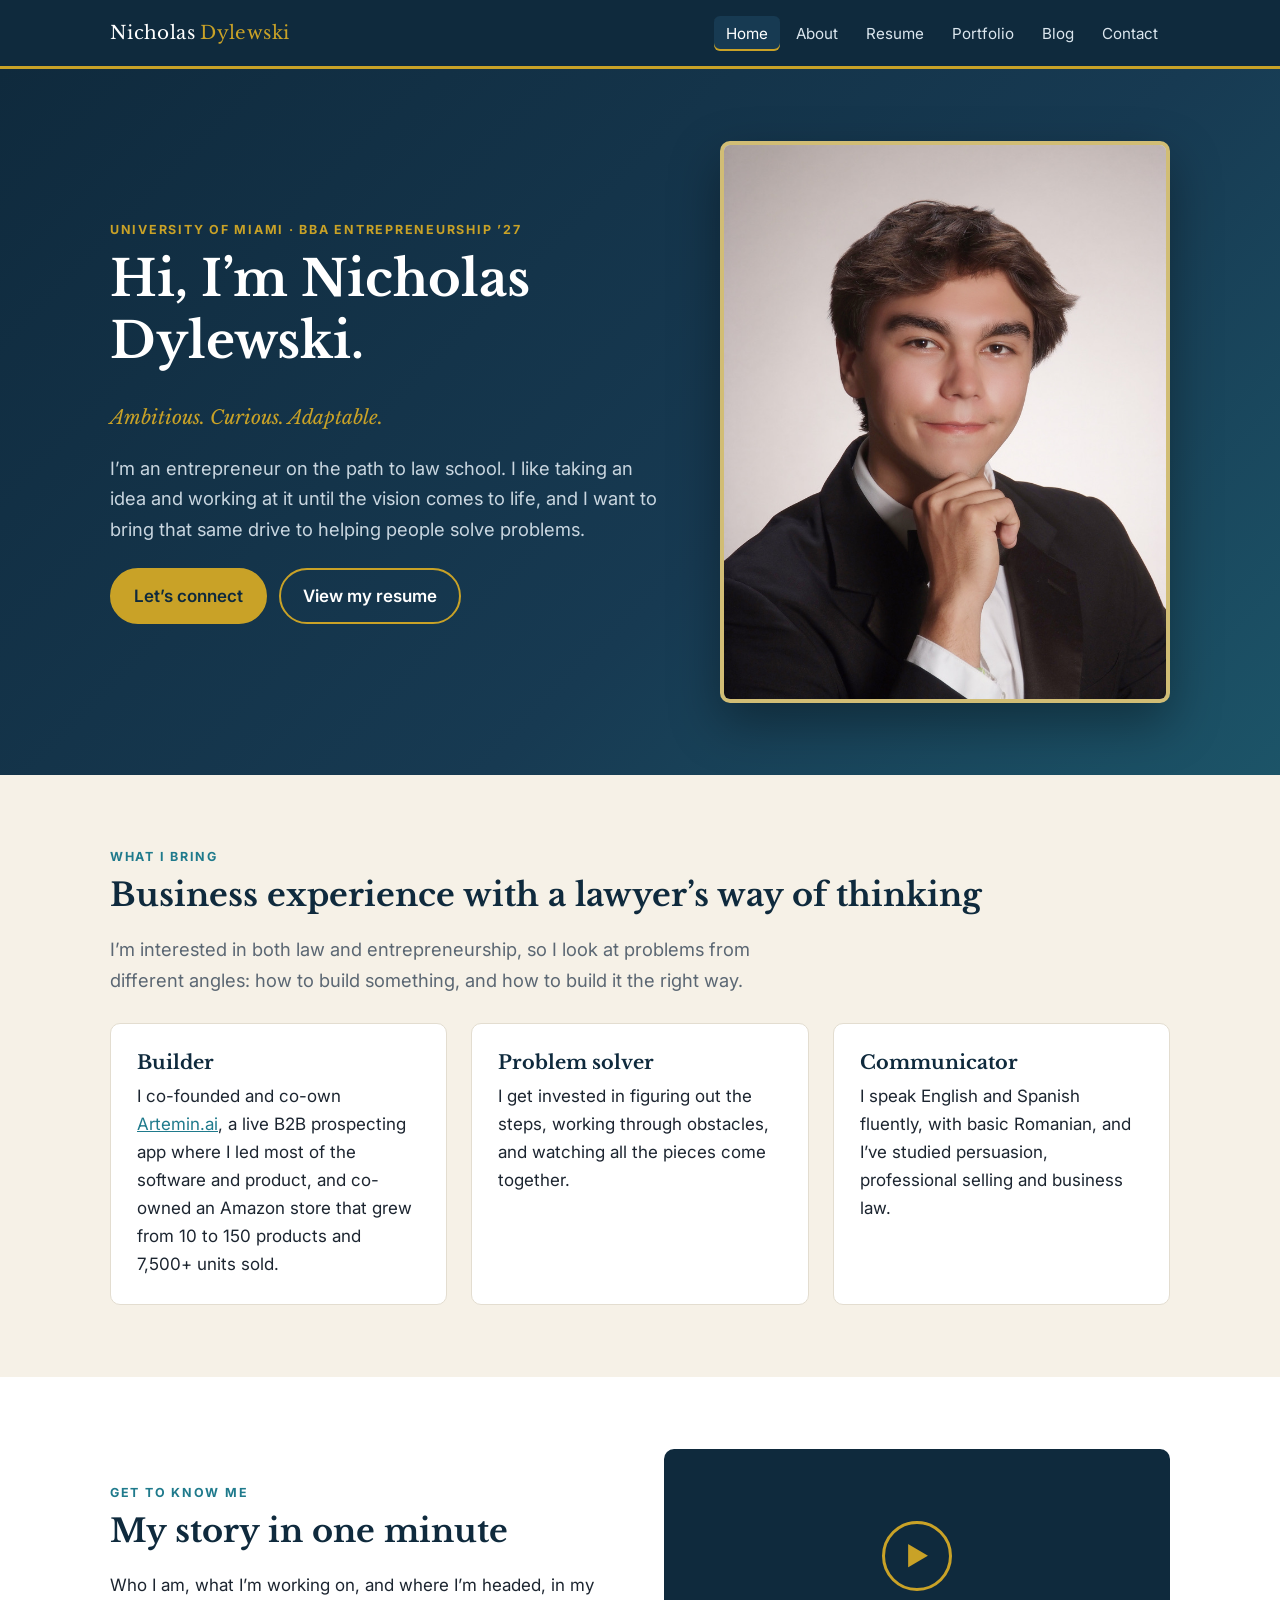
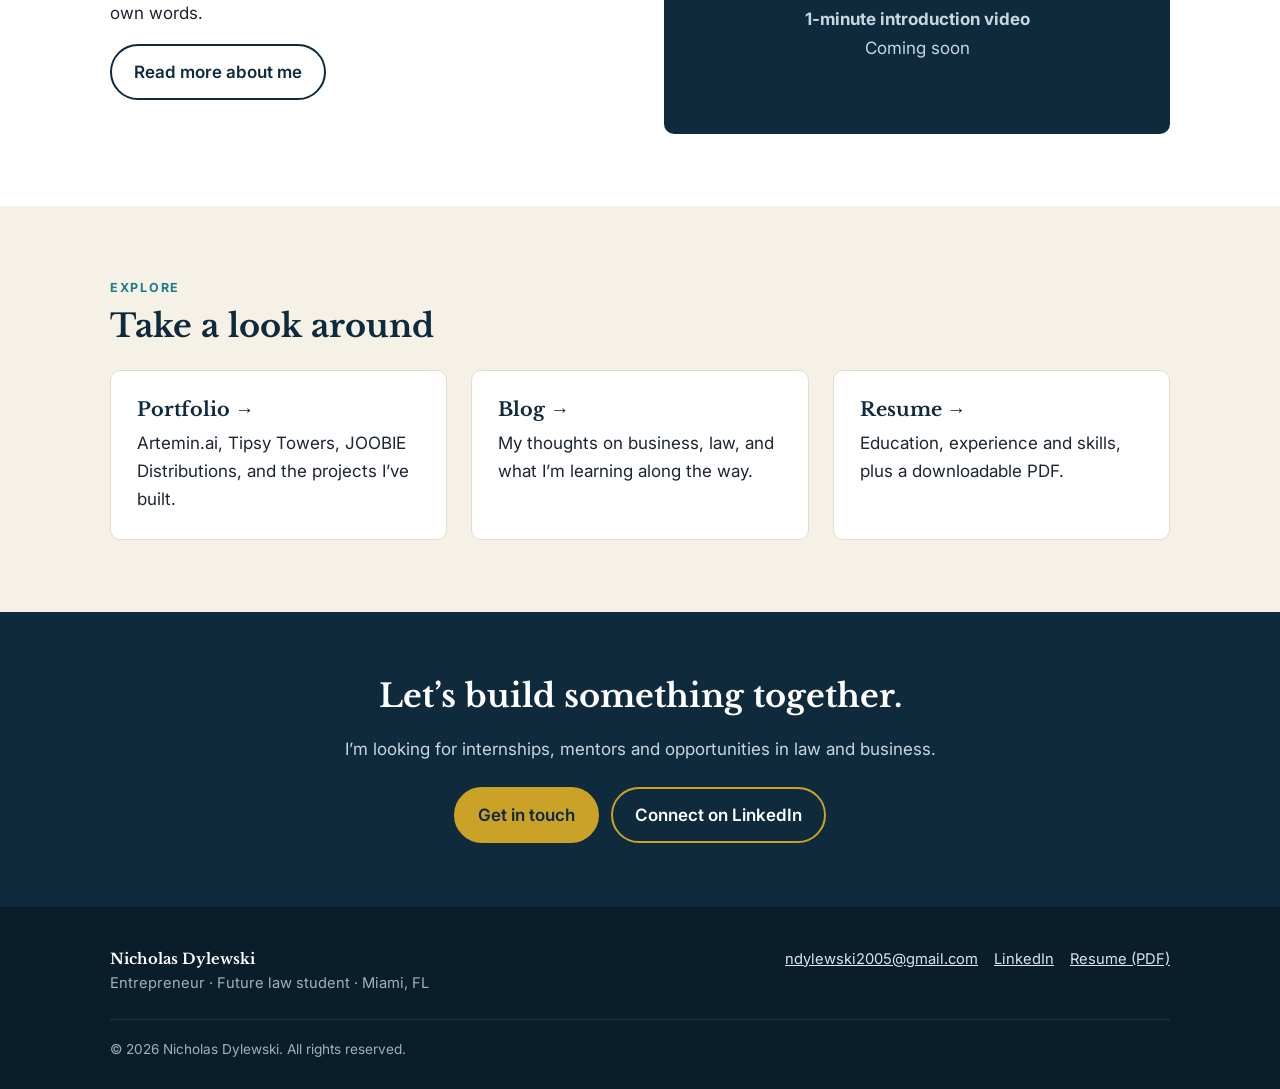
==== index.html @ 7f30a38e "Add personal brand website Co-Authored-By: Claude Opus 5.5 <noreply@anthropic.com> Claude-Session: h" ====
<!doctype html>
<html lang="en">
<head>
<meta charset="utf-8">
<meta name="viewport" content="width=device-width, initial-scale=1">
<title>Nicholas Dylewski | Entrepreneur & Future Law Student</title>
<meta name="description" content="Nicholas Dylewski is a University of Miami entrepreneurship student and business co-owner preparing for law school.">
<meta name="author" content="Nicholas Dylewski">
<link rel="preconnect" href="https://fonts.googleapis.com">
<link rel="preconnect" href="https://fonts.gstatic.com" crossorigin>
<link href="https://fonts.googleapis.com/css2?family=Inter:wght@400;600;700&family=Libre+Baskerville:ital,wght@0,400;0,700;1,400&display=swap" rel="stylesheet">
<link rel="stylesheet" href="css/style.css?v=7">
</head>
<body>
<header class="site-header">
  <div class="container nav-wrap">
    <a class="brand" href="index.html">Nicholas <span>Dylewski</span></a>
    <button class="nav-toggle" aria-label="Open menu" aria-expanded="false">&#9776; Menu</button>
    <ul class="nav-links">
<li><a href="index.html" aria-current="page">Home</a></li>
<li><a href="about.html">About</a></li>
<li><a href="resume.html">Resume</a></li>
<li><a href="portfolio.html">Portfolio</a></li>
<li><a href="blog.html">Blog</a></li>
<li><a href="contact.html">Contact</a></li>
    </ul>
  </div>
</header>
<main>

<section class="hero">
  <div class="container">
    <div>
      <span class="eyebrow">University of Miami &middot; BBA Entrepreneurship &rsquo;27</span>
      <h1>Hi, I&rsquo;m Nicholas Dylewski.</h1>
      <p class="tagline">Ambitious. Curious. Adaptable.</p>
      <p class="lead">I&rsquo;m an entrepreneur on the path to law school. I like taking an idea and working at it until the vision comes to life, and I want to bring that same drive to helping people solve problems.</p>
      <div class="btn-row">
        <a class="btn btn-primary" href="contact.html">Let&rsquo;s connect</a>
        <a class="btn btn-ghost" href="resume.html">View my resume</a>
      </div>
    </div>
    <figure><div class="photo portrait" data-file="nicholas-dylewski-headshot.jpg"><img src="images/nicholas-dylewski-headshot.jpg" alt="Nicholas Dylewski professional headshot" title="Nicholas Dylewski professional headshot"></div></figure>
  </div>
</section>

<section class="section">
  <div class="container">
    <span class="eyebrow">What I bring</span>
    <h2>Business experience with a lawyer&rsquo;s way of thinking</h2>
    <p class="lead">I&rsquo;m interested in both law and entrepreneurship, so I look at problems from different angles: how to build something, and how to build it the right way.</p>
    <div class="grid grid-3" style="margin-top:28px">
      <div class="card"><h3>Builder</h3><p>I co-founded and co-own <a href="portfolio.html">Artemin.ai</a>, a live B2B prospecting app where I led most of the software and product, and co-owned an Amazon store that grew from 10 to 150 products and 7,500+ units sold.</p></div>
      <div class="card"><h3>Problem solver</h3><p>I get invested in figuring out the steps, working through obstacles, and watching all the pieces come together.</p></div>
      <div class="card"><h3>Communicator</h3><p>I speak English and Spanish fluently, with basic Romanian, and I&rsquo;ve studied persuasion, professional selling and business law.</p></div>
    </div>
  </div>
</section>

<section class="section alt">
  <div class="container split">
    <div>
      <span class="eyebrow">Get to know me</span>
      <h2>My story in one minute</h2>
      <p>Who I am, what I&rsquo;m working on, and where I&rsquo;m headed, in my own words.</p>
      <a class="btn btn-dark" href="about.html">Read more about me</a>
    </div>
    
<div class="video-frame">
  <!-- VIDEO: paste your YouTube embed URL into src, e.g. https://www.youtube.com/embed/VIDEO_ID, then delete the placeholder div -->
  <!-- <iframe src="https://www.youtube.com/embed/VIDEO_ID" title="Nicholas Dylewski personal introduction video" allowfullscreen></iframe> -->
  <div class="video-placeholder">
    <div class="play">&#9654;</div>
    <strong>1-minute introduction video</strong>
    <span>Coming soon</span>
  </div>
</div>
  </div>
</section>

<section class="section">
  <div class="container">
    <span class="eyebrow">Explore</span>
    <h2>Take a look around</h2>
    <div class="grid grid-3" style="margin-top:24px">
      <a class="card" href="portfolio.html" style="text-decoration:none;color:inherit"><h3>Portfolio &rarr;</h3><p>Artemin.ai, Tipsy Towers, JOOBIE Distributions, and the projects I&rsquo;ve built.</p></a>
      <a class="card" href="blog.html" style="text-decoration:none;color:inherit"><h3>Blog &rarr;</h3><p>My thoughts on business, law, and what I&rsquo;m learning along the way.</p></a>
      <a class="card" href="resume.html" style="text-decoration:none;color:inherit"><h3>Resume &rarr;</h3><p>Education, experience and skills, plus a downloadable PDF.</p></a>
    </div>
  </div>
</section>

<section class="cta-band">
  <div class="container">
    <h2>Let&rsquo;s build something together.</h2>
    <p>I&rsquo;m looking for internships, mentors and opportunities in law and business.</p>
    <div class="btn-row">
      <a class="btn btn-primary" href="contact.html">Get in touch</a>
      <a class="btn btn-ghost" href="https://www.linkedin.com/in/nicholasdylewski" target="_blank" rel="noopener">Connect on LinkedIn</a>
    </div>
  </div>
</section>

</main>
<footer class="site-footer">
  <div class="container">
    <div class="footer-grid">
      <div>
        <strong style="color:#fff;font-family:var(--serif)">Nicholas Dylewski</strong><br>
        Entrepreneur &middot; Future law student &middot; Miami, FL
      </div>
      <ul class="footer-links">
        <li><a href="mailto:ndylewski2005@gmail.com">ndylewski2005@gmail.com</a></li>
        <li><a href="https://www.linkedin.com/in/nicholasdylewski" target="_blank" rel="noopener">LinkedIn</a></li>
        <li><a href="files/Nicholas-Dylewski-Resume.pdf" target="_blank">Resume (PDF)</a></li>
      </ul>
    </div>
    <div class="copyright">&copy; <span id="year">2026</span> Nicholas Dylewski. All rights reserved.</div>
  </div>
</footer>
<script src="js/main.js?v=6" defer></script>
</body>
</html>
---- css/style.css ----
/* Nicholas Dylewski — personal brand site */
:root {
  --navy: #0f2a3d;
  --navy-2: #173a52;
  --teal: #1f7a8c;
  --gold: #c9a227;
  --sand: #f6f1e7;
  --paper: #ffffff;
  --ink: #1c2530;
  --muted: #5b6773;
  --line: #e3ddd0;
  --radius: 10px;
  --max: 1100px;
  --serif: "Libre Baskerville", Georgia, "Times New Roman", serif;
  --sans: "Inter", system-ui, -apple-system, "Segoe UI", Roboto, Arial, sans-serif;
}

* { box-sizing: border-box; }
html { scroll-behavior: smooth; }
body {
  margin: 0;
  font-family: var(--sans);
  font-size: 17px;
  line-height: 1.65;
  color: var(--ink);
  background: var(--sand);
}
img { max-width: 100%; display: block; }
a { color: var(--teal); }
a:hover { color: var(--navy); }
h1, h2, h3 { font-family: var(--serif); color: var(--navy); line-height: 1.25; margin: 0 0 .6em; }
h1 { font-size: clamp(2rem, 5vw, 3.1rem); }
h2 { font-size: clamp(1.5rem, 3.2vw, 2rem); }
h3 { font-size: 1.2rem; }
p { margin: 0 0 1em; }

.container { width: 100%; max-width: var(--max); margin: 0 auto; padding: 0 20px; }
.section { padding: 72px 0; }
.section.alt { background: var(--paper); }
.eyebrow {
  font-size: .78rem; letter-spacing: .14em; text-transform: uppercase;
  color: var(--teal); font-weight: 700; margin-bottom: .6em; display: block;
}
.lead { font-size: 1.15rem; color: var(--muted); max-width: 680px; }

/* ---------- Header / nav ---------- */
.site-header {
  position: sticky; top: 0; z-index: 50;
  background: var(--navy);
  border-bottom: 3px solid var(--gold);
}
.nav-wrap { display: flex; align-items: center; justify-content: space-between; height: 66px; }
.brand {
  font-family: var(--serif); color: #fff; text-decoration: none; font-size: 1.15rem; letter-spacing: .02em;
}
.brand span { color: var(--gold); }
.nav-links { display: flex; gap: 4px; list-style: none; margin: 0; padding: 0; }
.nav-links a {
  color: #dbe6ee; text-decoration: none; padding: 8px 12px; border-radius: 6px; font-size: .95rem;
}
.nav-links a:hover, .nav-links a[aria-current="page"] { color: #fff; background: var(--navy-2); }
.nav-links a[aria-current="page"] { box-shadow: inset 0 -2px 0 var(--gold); }
.nav-toggle {
  display: none; background: none; border: 1px solid #456; color: #fff;
  border-radius: 6px; padding: 6px 10px; font-size: 1rem; cursor: pointer;
}
@media (max-width: 820px) {
  .nav-toggle { display: block; }
  .nav-links {
    display: none; position: absolute; top: 69px; left: 0; right: 0;
    flex-direction: column; background: var(--navy); padding: 10px 20px 18px;
  }
  .nav-links.open { display: flex; }
}

/* ---------- Buttons ---------- */
.btn {
  display: inline-block; padding: 12px 22px; border-radius: 999px; font-weight: 600;
  text-decoration: none; border: 2px solid var(--gold); transition: .15s;
}
.btn-primary { background: var(--gold); color: var(--navy); }
.btn-primary:hover { background: #b38f1d; color: var(--navy); }
.btn-ghost { color: #fff; }
.btn-ghost:hover { background: rgba(255,255,255,.08); color: #fff; }
.btn-dark { border-color: var(--navy); color: var(--navy); }
.btn-dark:hover { background: var(--navy); color: #fff; }
.btn-row { display: flex; flex-wrap: wrap; gap: 12px; margin-top: 1.4em; }

/* ---------- Hero ---------- */
.hero { background: linear-gradient(135deg, var(--navy) 0%, var(--navy-2) 60%, #1c5468 100%); color: #e8eef3; }
.hero .container { display: grid; grid-template-columns: 1.25fr 1fr; gap: 48px; align-items: center; padding-top: 72px; padding-bottom: 72px; }
.hero h1 { color: #fff; }
.hero .lead { color: #c9d6e0; }
.hero .eyebrow { color: var(--gold); }
.tagline { font-family: var(--serif); font-style: italic; color: var(--gold); font-size: 1.2rem; }
@media (max-width: 820px) { .hero .container { grid-template-columns: 1fr; } }

.page-hero { background: var(--navy); color: #c9d6e0; padding: 56px 0 48px; }
.page-hero h1 { color: #fff; margin-bottom: .3em; }
.page-hero .eyebrow { color: var(--gold); }
.page-hero p { max-width: 680px; margin: 0; }

/* ---------- Images (with friendly placeholder until a photo is added) ---------- */
.photo {
  position: relative; border-radius: var(--radius); overflow: hidden; background: #dfe7ec;
}
.photo img { width: 100%; height: 100%; object-fit: cover; }
.photo.portrait { aspect-ratio: 4 / 5; }
.photo.wide { aspect-ratio: 16 / 10; }
.photo.square { aspect-ratio: 1 / 1; }
.photo.missing img { display: none; }
.photo.missing::after {
  content: "Add photo: images/" attr(data-file);
  position: absolute; inset: 0; display: flex; align-items: center; justify-content: center; text-align: center;
  padding: 16px; font-size: .85rem; color: var(--muted);
  border: 2px dashed #9fb1bd; border-radius: var(--radius);
  background: repeating-linear-gradient(45deg, #e8eef2, #e8eef2 12px, #e1e9ee 12px, #e1e9ee 24px);
}
.hero .photo { box-shadow: 0 20px 50px rgba(0,0,0,.35); border: 4px solid rgba(201,162,39,.6); }
figure { margin: 0; }
figcaption { font-size: .85rem; color: var(--muted); margin-top: 8px; }

/* ---------- Grids / cards ---------- */
.grid { display: grid; gap: 24px; }
.grid-2 { grid-template-columns: repeat(2, 1fr); }
.grid-3 { grid-template-columns: repeat(3, 1fr); }
.grid-4 { grid-template-columns: repeat(4, 1fr); }
@media (max-width: 900px) { .grid-3, .grid-4 { grid-template-columns: repeat(2, 1fr); } }
@media (max-width: 640px) { .grid-2, .grid-3, .grid-4 { grid-template-columns: 1fr; } }

.card {
  background: var(--paper); border: 1px solid var(--line); border-radius: var(--radius); padding: 26px;
}
.section.alt .card { background: var(--sand); }
.card h3 { margin-bottom: .4em; }
.card p:last-child { margin-bottom: 0; }

.pill-list { display: flex; flex-wrap: wrap; gap: 8px; list-style: none; padding: 0; margin: 0; }
.pill-list li {
  background: var(--paper); border: 1px solid var(--line); border-radius: 999px;
  padding: 6px 14px; font-size: .92rem;
}
.section.alt .pill-list li { background: var(--sand); }

.three-words { display: grid; grid-template-columns: repeat(3, 1fr); gap: 20px; }
.three-words .word {
  text-align: center; padding: 30px 18px; background: var(--navy); color: #c9d6e0; border-radius: var(--radius);
}
.three-words .word strong { display: block; font-family: var(--serif); font-size: 1.6rem; color: var(--gold); margin-bottom: 6px; }
@media (max-width: 640px) { .three-words { grid-template-columns: 1fr; } }

.stat-row { display: grid; grid-template-columns: repeat(3, 1fr); gap: 16px; margin: 1.2em 0; }
.stat { background: var(--sand); border-radius: 8px; padding: 16px; text-align: center; }
.stat b { display: block; font-family: var(--serif); font-size: 1.6rem; color: var(--navy); }
.stat span { font-size: .85rem; color: var(--muted); }

.split { display: grid; grid-template-columns: 1fr 1fr; gap: 48px; align-items: center; }
.split.reverse > :first-child { order: 2; }
@media (max-width: 820px) { .split { grid-template-columns: 1fr; } .split.reverse > :first-child { order: 0; } }

/* ---------- Video ---------- */
.video-frame { position: relative; aspect-ratio: 16 / 9; border-radius: var(--radius); overflow: hidden; background: var(--navy); }
.video-frame iframe { position: absolute; inset: 0; width: 100%; height: 100%; border: 0; }
.video-frame .video-placeholder {
  position: absolute; inset: 0; display: flex; flex-direction: column; align-items: center; justify-content: center;
  color: #c9d6e0; text-align: center; padding: 20px;
}
.video-frame .video-placeholder .play {
  width: 70px; height: 70px; border-radius: 50%; border: 3px solid var(--gold); margin-bottom: 14px;
  display: flex; align-items: center; justify-content: center; color: var(--gold); font-size: 1.6rem;
}

/* ---------- Resume ---------- */
.resume-block { margin-bottom: 40px; }
.resume-item { border-left: 3px solid var(--gold); padding: 4px 0 4px 20px; margin-bottom: 26px; }
.resume-item .meta { display: flex; justify-content: space-between; flex-wrap: wrap; gap: 6px; color: var(--muted); font-size: .92rem; }
.resume-item h3 { margin: 0; }
.resume-item ul { margin: .6em 0 0; padding-left: 1.2em; }

/* ---------- Blog ---------- */
.post-card { display: flex; flex-direction: column; }
.post-card .photo { margin: -26px -26px 20px; border-radius: var(--radius) var(--radius) 0 0; }
.post-card .date { font-size: .85rem; color: var(--muted); }
.post-card .more { margin-top: auto; font-weight: 600; }
.article { max-width: 740px; margin: 0 auto; }
.article h2 { margin-top: 1.6em; font-size: 1.45rem; }
.article .photo { margin: 28px 0; }
.draft-note {
  background: #fff8e1; border: 1px solid #f0d77a; border-radius: 8px; padding: 16px 20px; margin-bottom: 28px; font-size: .95rem;
}
.draft-note strong { color: #7a5c00; }

/* ---------- Contact ---------- */
form .field { margin-bottom: 16px; }
label { display: block; font-weight: 600; margin-bottom: 6px; font-size: .95rem; }
input, select, textarea {
  width: 100%; padding: 12px 14px; font: inherit; border: 1px solid #c9cfd4; border-radius: 8px; background: #fff;
}
input:focus, select:focus, textarea:focus { outline: 2px solid var(--teal); border-color: var(--teal); }
textarea { min-height: 140px; resize: vertical; }
button.btn { cursor: pointer; font: inherit; font-weight: 600; }

/* ---------- CTA band ---------- */
.cta-band { background: var(--navy); color: #c9d6e0; text-align: center; padding: 64px 0; }
.cta-band h2 { color: #fff; }
.cta-band .btn-row { justify-content: center; }

/* ---------- Footer ---------- */
.site-footer { background: #0a1d2a; color: #9fb1bd; padding: 40px 0 28px; font-size: .92rem; }
.footer-grid { display: flex; flex-wrap: wrap; justify-content: space-between; gap: 24px; }
.site-footer a { color: #dbe6ee; }
.site-footer a:hover { color: var(--gold); }
.footer-links { list-style: none; padding: 0; margin: 0; display: flex; flex-wrap: wrap; gap: 16px; }
.copyright { margin-top: 24px; padding-top: 18px; border-top: 1px solid #1d3546; font-size: .85rem; }
@media (max-width: 640px) {
  .stat-row { gap: 8px; }
  .stat { padding: 12px 6px; }
  .stat b { font-size: 1.15rem; white-space: nowrap; }
}
.photo video { width: 100%; height: 100%; object-fit: cover; display: block; }

/* ---------- Featured project ---------- */
.featured { background: var(--navy); color: #c9d6e0; }
.featured h2, .featured h3 { color: #fff; }
.featured .eyebrow { color: var(--gold); }
.featured .lead { color: #c9d6e0; }
.featured-badge {
  display: inline-block; background: var(--gold); color: var(--navy); font-weight: 700; font-size: .75rem;
  letter-spacing: .12em; text-transform: uppercase; padding: 5px 12px; border-radius: 999px; margin-bottom: 14px;
}
.featured .stat { background: var(--navy-2); }
.featured .stat b { color: var(--gold); }
.featured .stat span { color: #c9d6e0; }
.featured figcaption { color: #9fb1bd; }
.featured .photo { border: 1px solid #2a4a62; }
.tour video { width: 100%; display: block; border-radius: var(--radius); border: 1px solid #2a4a62; background: #fff; }
.feature-row { display: grid; grid-template-columns: 3fr 2fr; gap: 40px; align-items: center; margin-top: 48px; }
.feature-row.flip > :first-child { order: 2; }
.feature-row .shot { display: block; border-radius: var(--radius); overflow: hidden; border: 1px solid #2a4a62; box-shadow: 0 16px 40px rgba(0,0,0,.35); transition: transform .15s; }
.feature-row .shot:hover { transform: translateY(-3px); }
.feature-row .shot img { width: 100%; }
.feature-row .num { font-family: var(--serif); color: var(--gold); font-size: 1rem; margin-bottom: 6px; display: block; }
.zoom-hint { font-size: .82rem; color: #9fb1bd; }
@media (max-width: 820px) { .feature-row { grid-template-columns: 1fr; gap: 18px; } .feature-row.flip > :first-child { order: 0; } }
.photo.cover { aspect-ratio: 16 / 9; }
.resume-sheet { margin: 0 0 48px; }
.resume-sheet img { width: 100%; border-radius: 6px; border: 1px solid var(--line); box-shadow: 0 18px 40px rgba(15,42,61,.18); background: #fff; }
.send-options { margin-top: 20px; padding: 18px 20px; background: var(--paper); border: 1px solid var(--line); border-left: 4px solid var(--gold); border-radius: 8px; }
.send-options p { margin: 0; }
.resume-layout { display: grid; grid-template-columns: 1fr 1fr; gap: 48px; align-items: start; }
.resume-layout .resume-sheet { position: sticky; top: 90px; margin: 0; }
.resume-layout .resume-sheet figcaption { margin-top: 12px; }
@media (max-width: 900px) { .resume-layout { grid-template-columns: 1fr; } .resume-layout .resume-sheet { position: static; } }
.resume-full { margin: 0; text-align: center; }
.resume-full img { width: 100%; background: #fff; border: 1px solid var(--line); border-radius: 6px; box-shadow: 0 18px 40px rgba(15,42,61,.18); }
.resume-full figcaption { margin-top: 12px; }
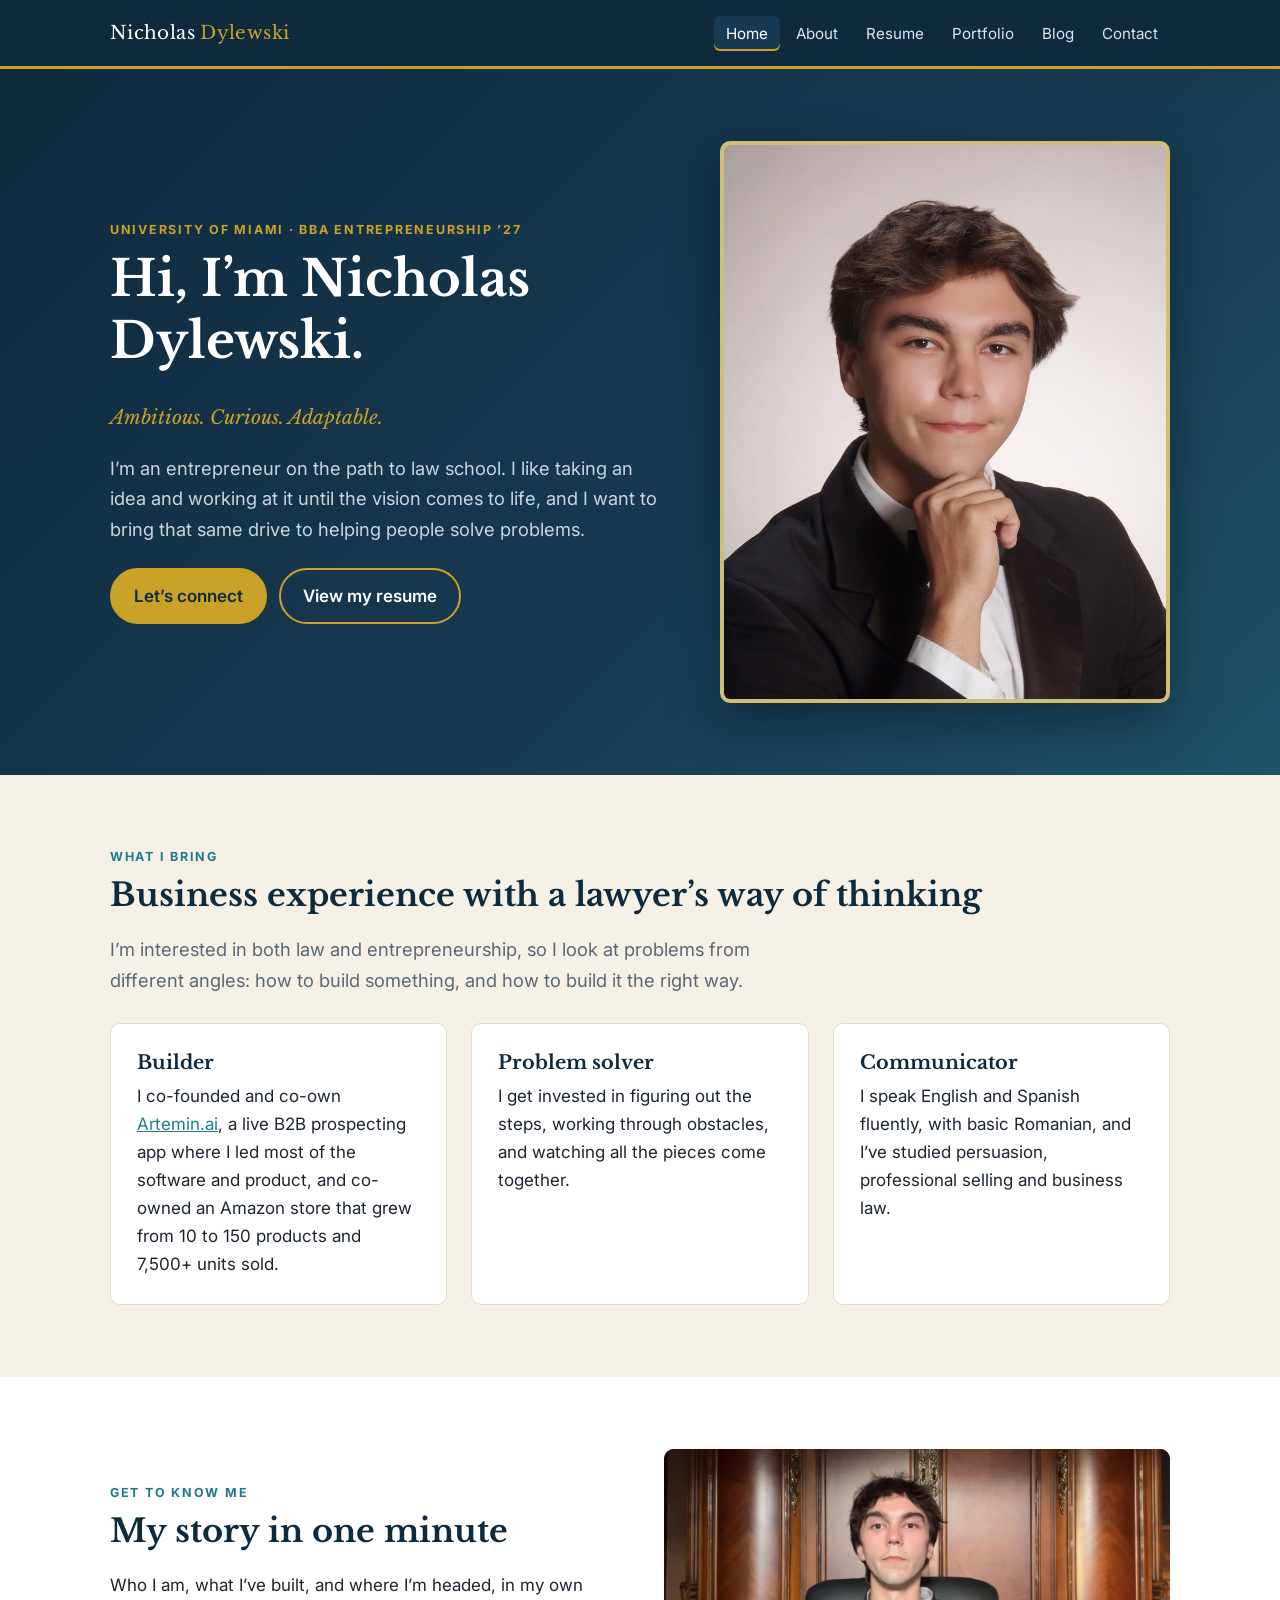
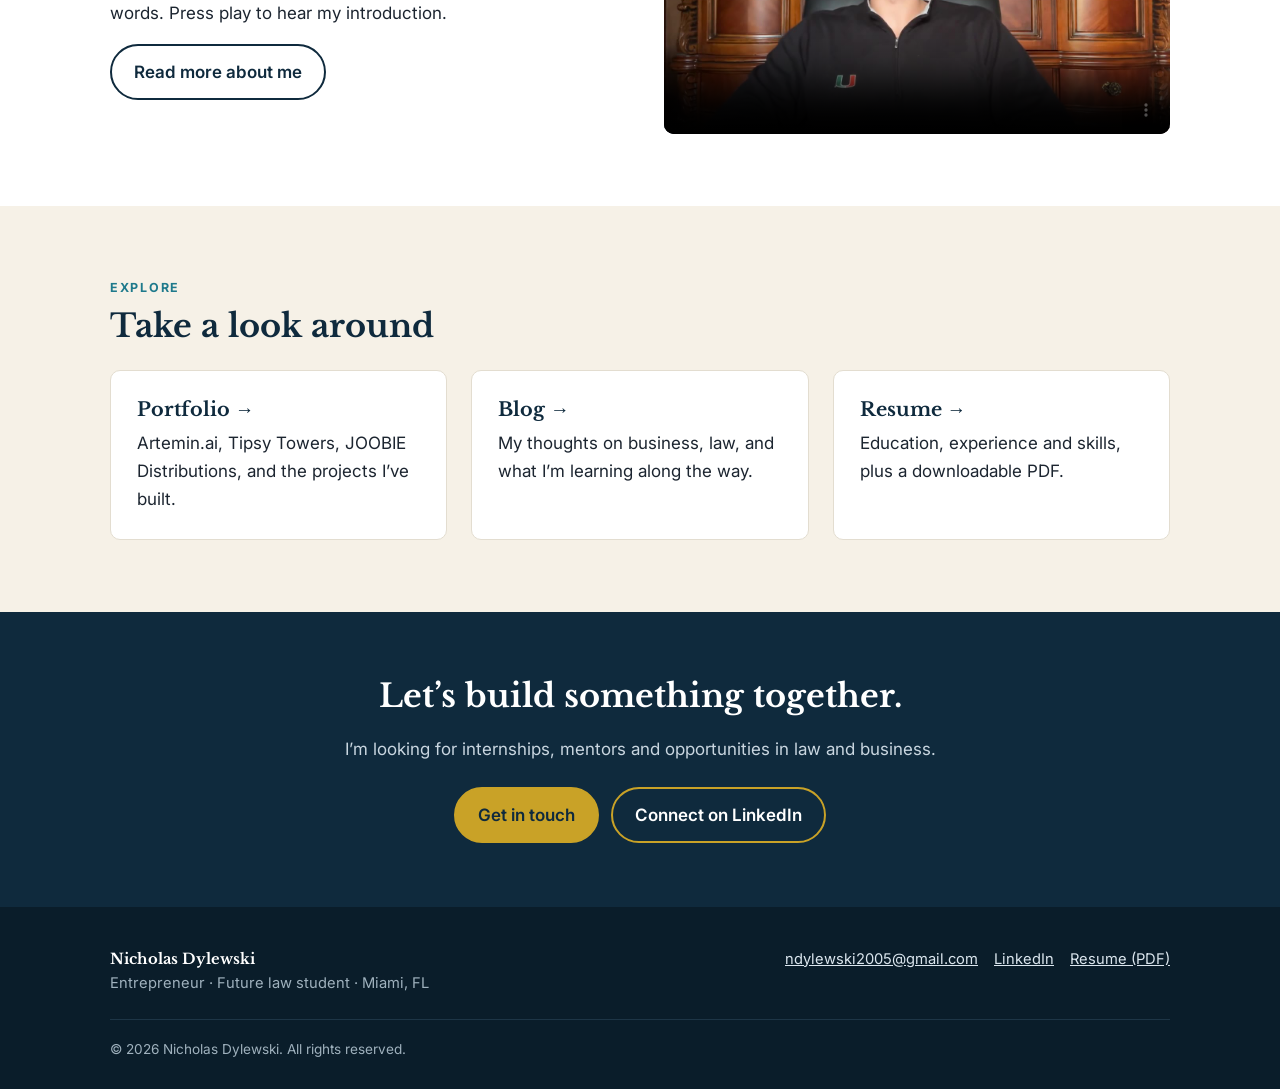
==== commit ee61c492: "Embed personal introduction video on the home page Co-Authored-By: Claude Opus 5.5 <noreply@anthropi" ====
--- a/index.html
+++ b/index.html
@@ -9,7 +9,7 @@
 <link rel="preconnect" href="https://fonts.googleapis.com">
 <link rel="preconnect" href="https://fonts.gstatic.com" crossorigin>
 <link href="https://fonts.googleapis.com/css2?family=Inter:wght@400;600;700&family=Libre+Baskerville:ital,wght@0,400;0,700;1,400&display=swap" rel="stylesheet">
-<link rel="stylesheet" href="css/style.css?v=7">
+<link rel="stylesheet" href="css/style.css?v=8">
 </head>
 <body>
 <header class="site-header">
@@ -62,18 +62,12 @@
     <div>
       <span class="eyebrow">Get to know me</span>
       <h2>My story in one minute</h2>
-      <p>Who I am, what I&rsquo;m working on, and where I&rsquo;m headed, in my own words.</p>
+      <p>Who I am, what I&rsquo;ve built, and where I&rsquo;m headed, in my own words. Press play to hear my introduction.</p>
       <a class="btn btn-dark" href="about.html">Read more about me</a>
     </div>
     
 <div class="video-frame">
-  <!-- VIDEO: paste your YouTube embed URL into src, e.g. https://www.youtube.com/embed/VIDEO_ID, then delete the placeholder div -->
-  <!-- <iframe src="https://www.youtube.com/embed/VIDEO_ID" title="Nicholas Dylewski personal introduction video" allowfullscreen></iframe> -->
-  <div class="video-placeholder">
-    <div class="play">&#9654;</div>
-    <strong>1-minute introduction video</strong>
-    <span>Coming soon</span>
-  </div>
+  <video src="videos/nicholas-dylewski-introduction.mp4" poster="images/nicholas-dylewski-introduction.jpg" controls playsinline preload="metadata" aria-label="Nicholas Dylewski personal introduction video" title="Nicholas Dylewski personal introduction video"></video>
 </div>
   </div>
 </section>
--- a/css/style.css
+++ b/css/style.css
@@ -254,3 +254,4 @@
 .resume-full { margin: 0; text-align: center; }
 .resume-full img { width: 100%; background: #fff; border: 1px solid var(--line); border-radius: 6px; box-shadow: 0 18px 40px rgba(15,42,61,.18); }
 .resume-full figcaption { margin-top: 12px; }
+.video-frame video { position: absolute; inset: 0; width: 100%; height: 100%; object-fit: cover; background: var(--navy); }
